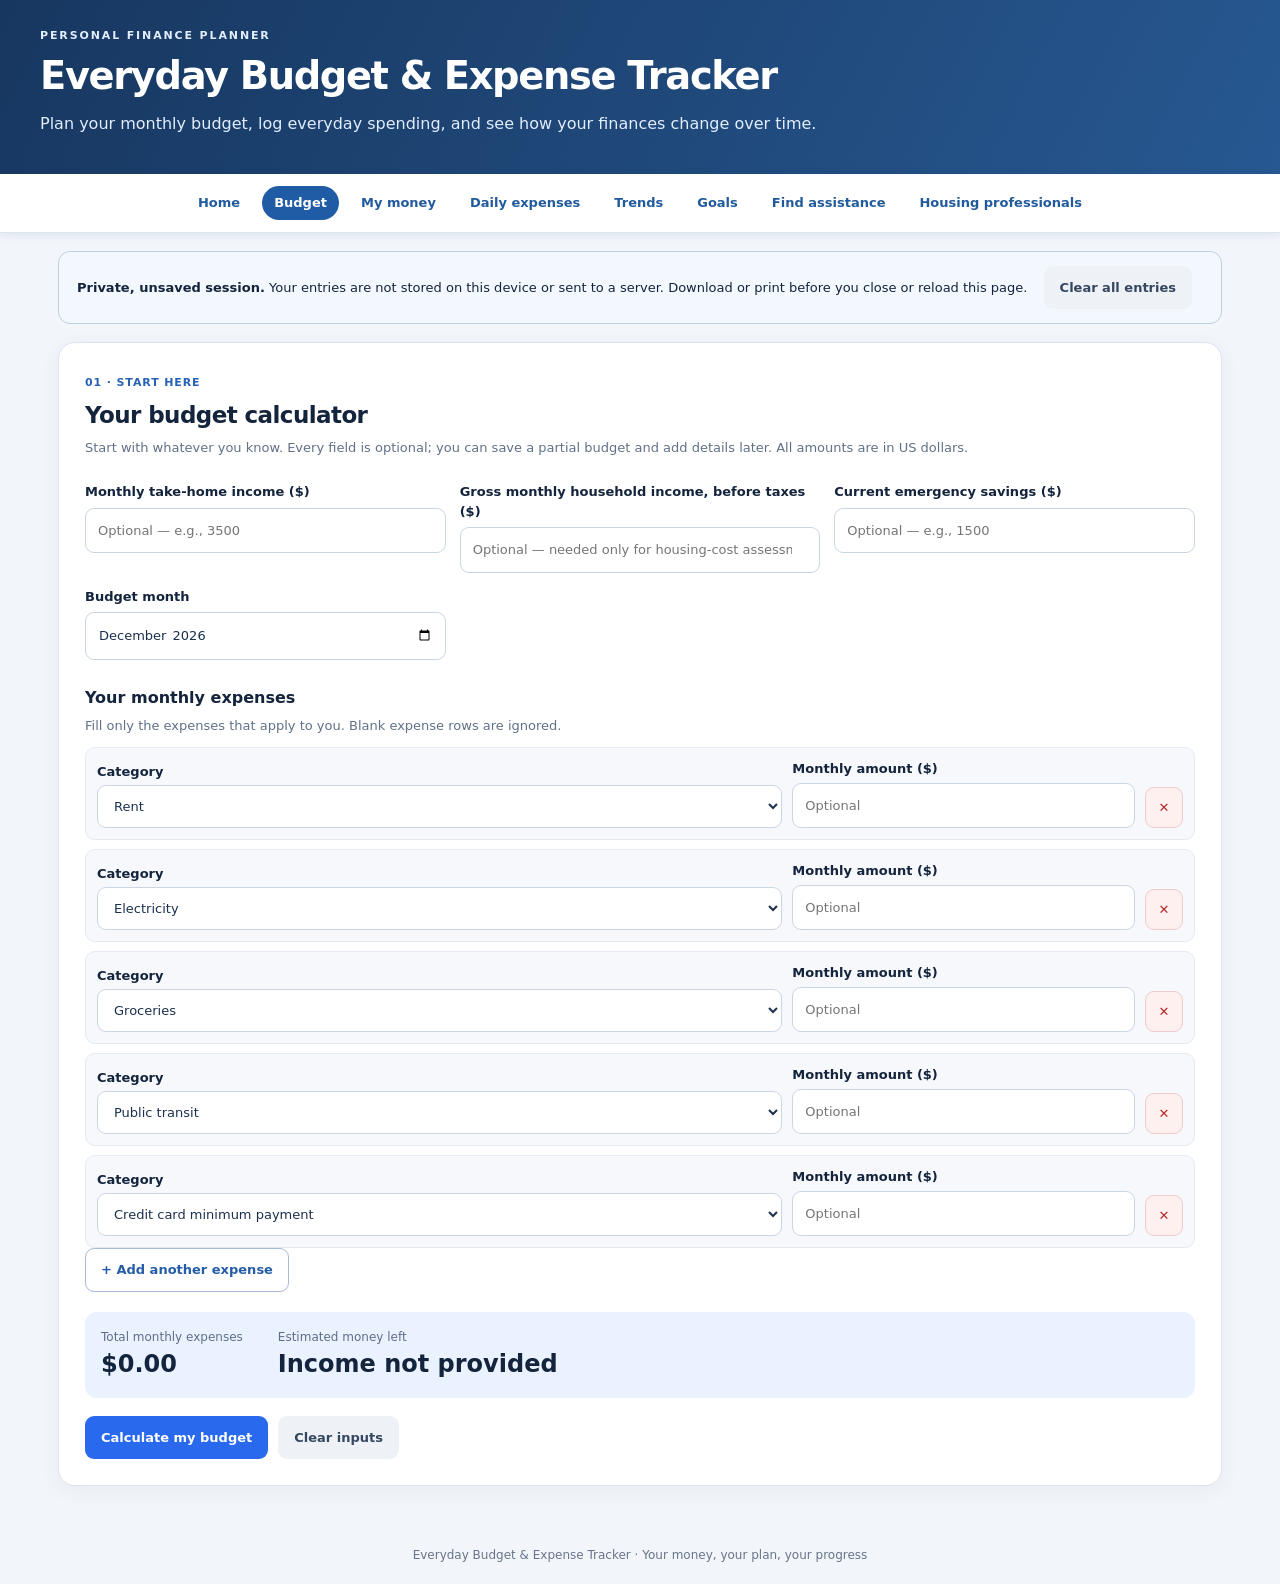
==== budget.html @ db2ec5ab "Add files via upload" ====
<!doctype html><meta charset="utf-8"><meta name="viewport" content="width=device-width, initial-scale=1"><title>Everyday Budget & Expense Tracker</title><script>location.replace("index.html#budget")</script><a href="index.html#budget">Open budget</a>
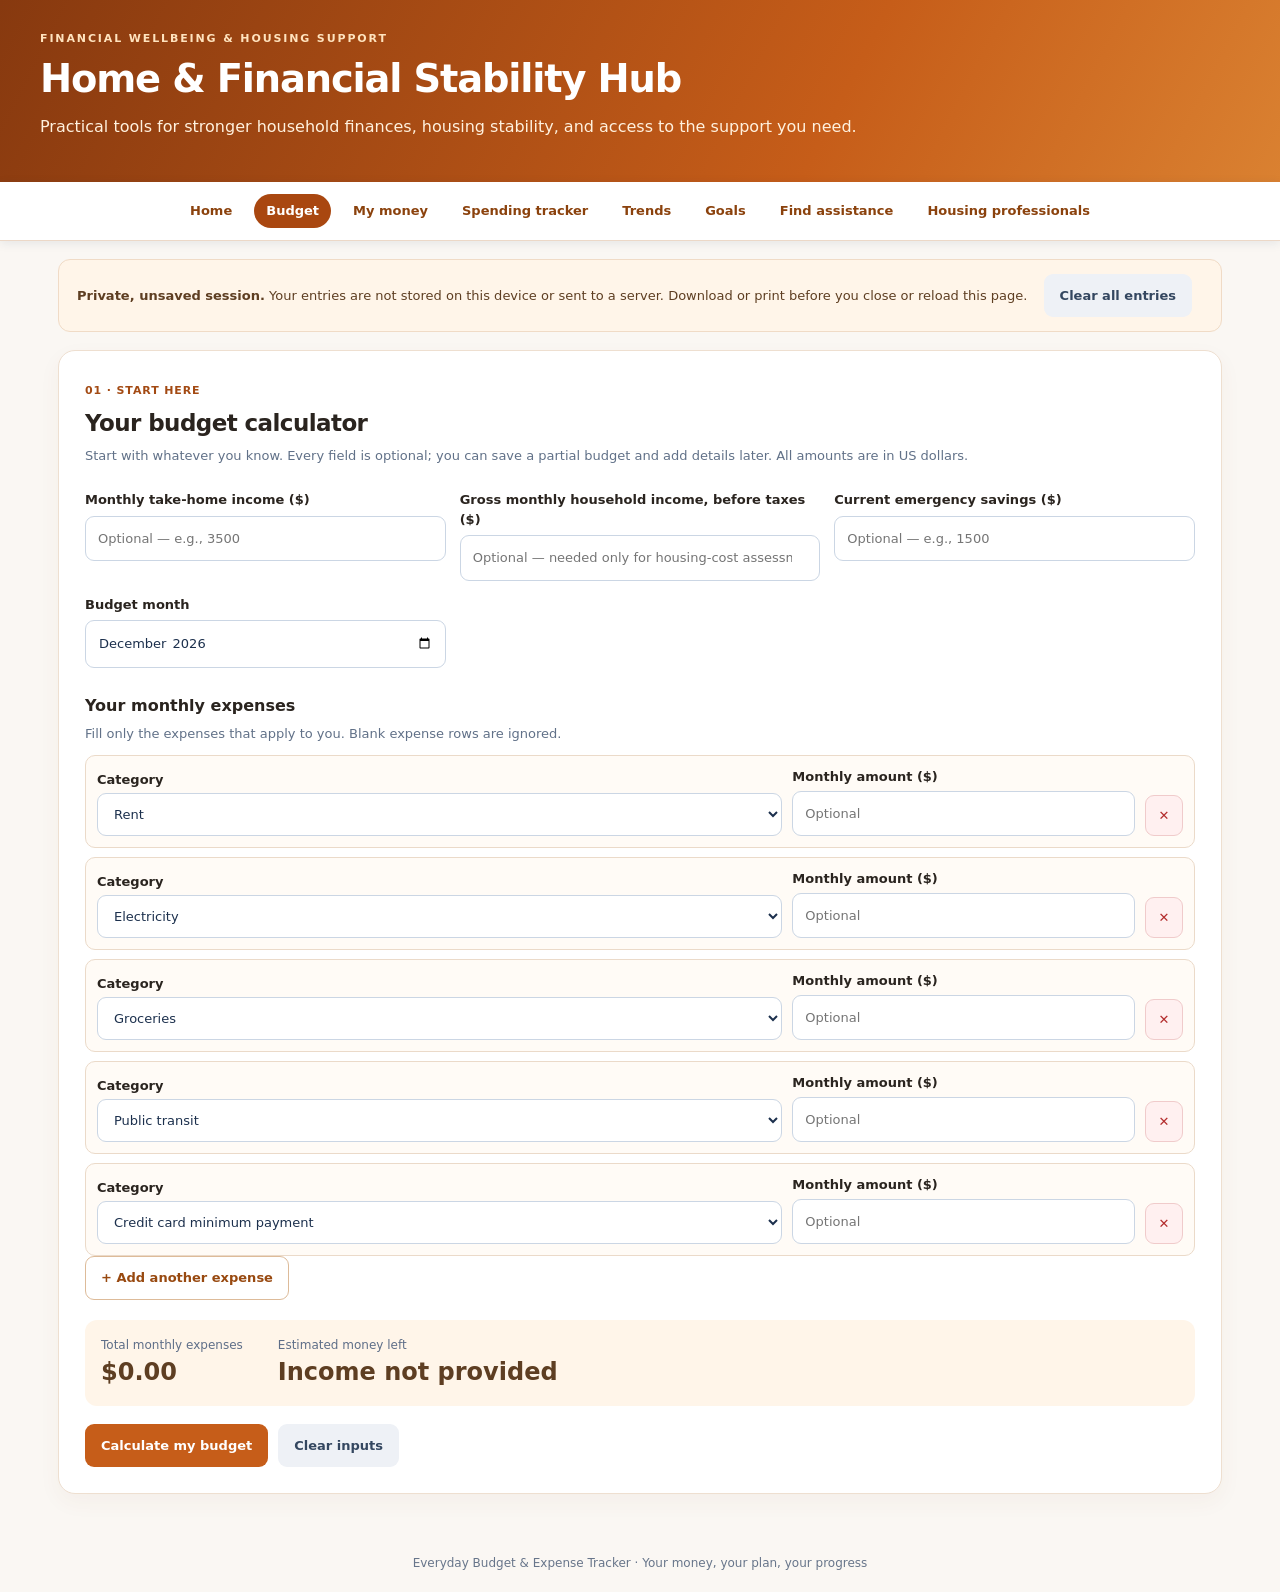
==== commit 0038f445: "Add files via upload" ====
--- a/budget.html
+++ b/budget.html
@@ -1 +1 @@
-<!doctype html><meta charset="utf-8"><meta name="viewport" content="width=device-width, initial-scale=1"><title>Everyday Budget & Expense Tracker</title><script>location.replace("index.html#budget")</script><a href="index.html#budget">Open budget</a>+<!doctype html><meta charset="utf-8"><meta name="viewport" content="width=device-width, initial-scale=1"><title>Home & Financial Stability Hub</title><script>location.replace("index.html#budget")</script><a href="index.html#budget">Open budget</a>
